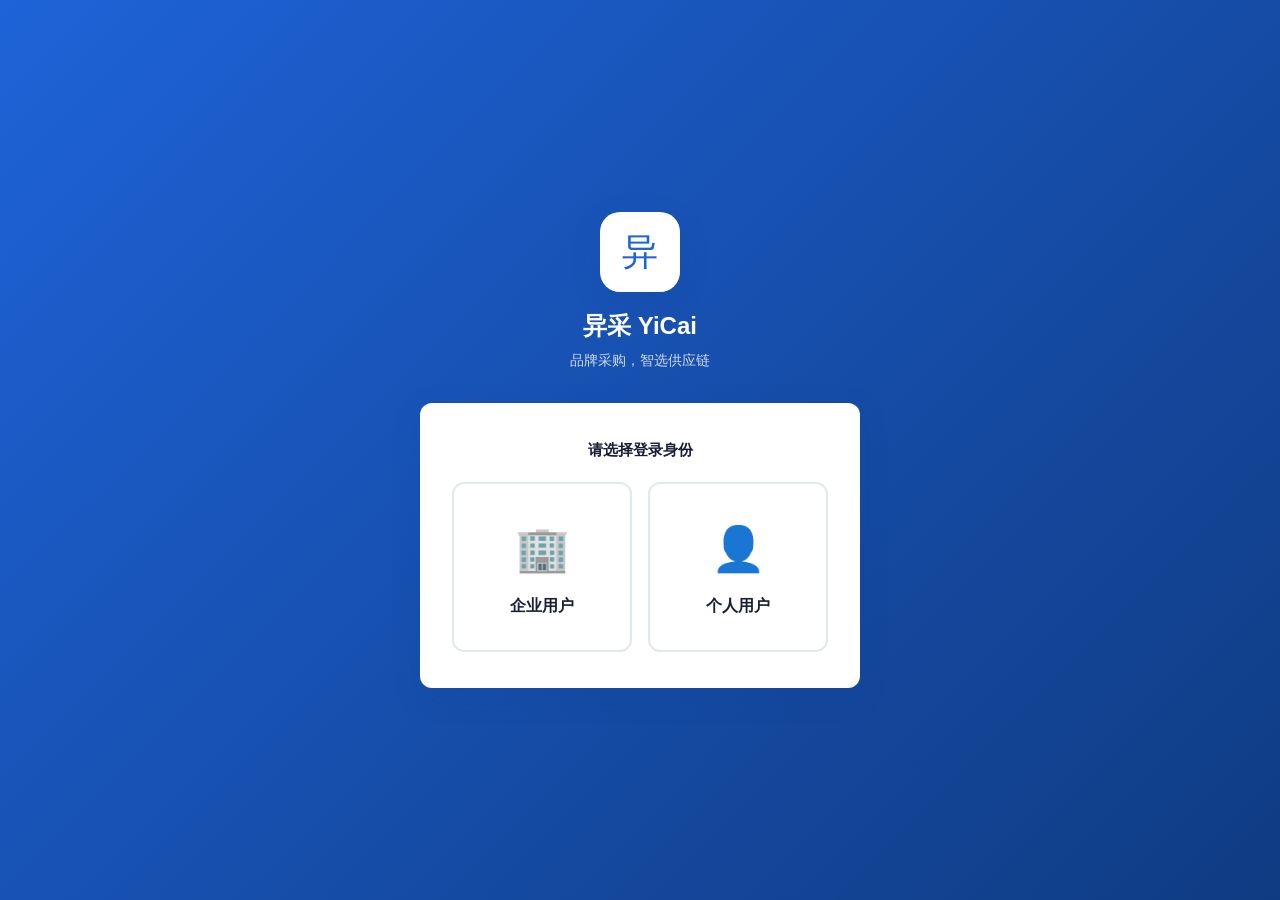
==== index.html @ 5aa7be7e "feat: 新增收藏管理页+我的供应商管理页 - 新增 favorites.js: 收藏商品/收藏供应商 Tab 切换，列表展示，取消收藏 - 新增 my-suppliers.js: 我的供应商列表（" ====
<!DOCTYPE html>
<html lang="zh-CN">
<head>
  <meta charset="UTF-8">
  <meta name="viewport" content="width=device-width, initial-scale=1.0, maximum-scale=1.0, user-scalable=no">
  <title>异采 · 品牌方端</title>
  <link rel="stylesheet" href="css/style.css?v=5">
</head>
<body>

<!-- ===== Toast ===== -->
<div id="toast" class="toast"></div>

<!-- ===== 登录页 ===== -->
<div id="login-page" class="login-page">
  <div class="login-logo">异</div>
  <div class="login-title">异采 YiCai</div>
  <div class="login-subtitle">品牌采购，智选供应链</div>

  <!-- Step 1: 身份选择 -->
  <div id="login-step-choice" class="login-card">
    <div style="font-size:15px;font-weight:600;color:var(--dark);margin-bottom:20px;text-align:center;">请选择登录身份</div>
    <div class="login-type-grid">
      <div class="login-type-card" onclick="selectLoginType('company')">
        <div class="login-type-icon">🏢</div>
        <div class="login-type-name">企业用户</div>
      </div>
      <div class="login-type-card" onclick="selectLoginType('individual')">
        <div class="login-type-icon">👤</div>
        <div class="login-type-name">个人用户</div>
      </div>
    </div>
  </div>

  <!-- Step 2: 企业登录/注册 -->
  <div id="login-step-company" class="login-card" style="display:none;">
    <div class="login-back" onclick="backToChoice()">← 返回选择</div>

    <form id="login-form">
      <h3>企业登录</h3>
      <div class="form-group">
        <label>邮箱</label>
        <input type="email" id="login-email" name="email" class="form-input" placeholder="请输入注册邮箱" required>
      </div>
      <div class="form-group">
        <label>密码</label>
        <input type="password" id="login-password" name="password" class="form-input" placeholder="请输入密码" required>
      </div>
      <button type="submit" class="btn btn-primary">登录</button>
      <div class="login-switch">
        还没有企业账号？<a onclick="toggleAuthForm('register-company');">企业注册</a>
      </div>
    </form>

    <form id="register-company-form" style="display:none;">
      <h3>企业注册</h3>
      <div class="form-group">
        <label>公司名称 *</label>
        <input type="text" name="company_name" class="form-input" placeholder="请输入公司全称" required>
      </div>
      <div class="form-group">
        <label>管理员邮箱 *</label>
        <input type="email" name="email" class="form-input" placeholder="管理员登录邮箱" required>
      </div>
      <div class="form-group">
        <label>管理员姓名 *</label>
        <input type="text" name="admin_name" class="form-input" placeholder="管理员真实姓名" required>
      </div>
      <div class="form-group">
        <label>密码 *</label>
        <input type="password" name="password" class="form-input" placeholder="至少6位" required minlength="6">
      </div>
      <button type="submit" class="btn btn-primary">注册企业</button>
      <div class="login-switch">
        已有账号？<a onclick="toggleAuthForm('login');">返回登录</a>
      </div>
    </form>
  </div>

  <!-- Step 2: 个人登录/注册 -->
  <div id="login-step-individual" class="login-card" style="display:none;">
    <div class="login-back" onclick="backToChoice()">← 返回选择</div>

    <form id="login-individual-form">
      <h3>个人用户登录</h3>
      <div class="form-group">
        <label>邮箱</label>
        <input type="email" id="login-individual-email" name="email" class="form-input" placeholder="请输入个人注册邮箱" required>
      </div>
      <div class="form-group">
        <label>密码</label>
        <input type="password" id="login-individual-password" name="password" class="form-input" placeholder="请输入密码" required>
      </div>
      <button type="submit" class="btn btn-primary">登录</button>
      <div class="login-switch">
        还没有个人账号？<a onclick="toggleAuthForm('register-individual');">个人注册</a>
      </div>
    </form>

    <form id="register-individual-form" style="display:none;">
      <h3>个人用户注册</h3>
      <div class="form-group">
        <label>姓名 *</label>
        <input type="text" id="register-individual-name" name="name" class="form-input" placeholder="请输入您的姓名" required>
      </div>
      <div class="form-group">
        <label>邮箱 *</label>
        <input type="email" id="register-individual-email" name="email" class="form-input" placeholder="用于登录的邮箱" required>
      </div>
      <div class="form-group">
        <label>密码 *</label>
        <input type="password" id="register-individual-password" name="password" class="form-input" placeholder="至少6位" required minlength="6">
      </div>
      <div class="form-group">
        <label>确认密码 *</label>
        <input type="password" id="register-individual-confirm-password" name="confirm_password" class="form-input" placeholder="再次输入密码" required minlength="6">
      </div>
      <button type="submit" class="btn btn-primary">注册</button>
      <div class="login-switch">
        已有账号？<a onclick="toggleAuthForm('login-individual');">返回登录</a>
      </div>
    </form>
  </div>
</div>

<!-- ===== 主应用（公司用户） ===== -->
<div id="main-app" style="display:none;">
  <!-- Header -->
  <div class="app-header">
    <div class="header-brand">
      <div class="header-logo">异</div>
      <span class="header-title-text">异采 · 品牌方</span>
    </div>
    <div class="header-right">
      <span class="header-user-badge" id="header-role-badge">-</span>
      <span class="header-logout" onclick="if(confirm('确定退出登录？')) logout()">退出</span>
    </div>
  </div>

  <!-- ===== 工作台 ===== -->
  <div id="page-dashboard" class="page active">
    <div style="margin-bottom:16px;">
      <div id="user-greeting" style="font-size:20px;font-weight:700;color:var(--dark);"></div>
      <div style="font-size:13px;color:var(--text-secondary);margin-top:4px;">品牌采购，从这里开始</div>
    </div>

    <div class="stats-grid">
      <div class="stat-card">
        <div class="stat-value" id="stat-inquiries">0</div>
        <div class="stat-label">我的询价</div>
      </div>
      <div class="stat-card">
        <div class="stat-value" id="stat-quotes-received">0</div>
        <div class="stat-label">收到报价</div>
      </div>
      <div class="stat-card">
        <div class="stat-value" id="stat-orders">0</div>
        <div class="stat-label">进行中订单</div>
      </div>
      <div class="stat-card">
        <div class="stat-value" id="stat-suppliers">0</div>
        <div class="stat-label">合作供应商</div>
      </div>
    </div>

    <div class="card">
      <div class="card-title">📋 最近询价</div>
      <div id="recent-inquiries"></div>
    </div>

    <div class="card">
      <div class="card-title">📦 最近订单</div>
      <div id="recent-orders"></div>
    </div>
  </div>

  <!-- ===== 询价管理 ===== -->
  <div id="page-inquiries" class="page">
    <div class="flex-between mb-16">
      <div class="page-title" style="margin-bottom:0;">询价管理</div>
      <button class="btn btn-primary btn-sm" onclick="inquiries.showCreateForm()">+ 发布询价</button>
    </div>
    <div class="filter-tabs">
      <div class="filter-tab active" onclick="inquiries.filter('all')">全部</div>
      <div class="filter-tab" onclick="inquiries.filter('open')">询价中</div>
      <div class="filter-tab" onclick="inquiries.filter('closed')">已关闭</div>
      <div class="filter-tab" onclick="inquiries.filter('awarded')">已定标</div>
    </div>
    <div id="inquiries-list"></div>
  </div>

  <!-- ===== 报价管理 ===== -->
  <div id="page-quotes" class="page">
    <div class="page-title">报价管理</div>
    <div class="filter-tabs">
      <div class="filter-tab active" onclick="quotes.filter('all')">全部</div>
      <div class="filter-tab" onclick="quotes.filter('pending')">待评审</div>
      <div class="filter-tab" onclick="quotes.filter('accepted')">已接受</div>
      <div class="filter-tab" onclick="quotes.filter('rejected')">已拒绝</div>
    </div>
    <div id="quotes-list"></div>
  </div>

  <!-- ===== 订单管理 ===== -->
  <div id="page-orders" class="page">
    <div class="flex-between mb-16">
      <div class="page-title" style="margin-bottom:0;">订单管理</div>
      <button class="btn btn-primary btn-sm" onclick="orders.showCreateForm()">+ 创建订单</button>
    </div>
    <div class="filter-tabs">
      <div class="filter-tab active" onclick="orders.filter('all')">全部</div>
      <div class="filter-tab" onclick="orders.filter('pending')">待确认</div>
      <div class="filter-tab" onclick="orders.filter('confirmed')">已确认</div>
      <div class="filter-tab" onclick="orders.filter('producing')">生产中</div>
      <div class="filter-tab" onclick="orders.filter('completed')">已完成</div>
      <div class="filter-tab" onclick="orders.filter('cancelled')">已取消</div>
    </div>
    <div id="orders-list"></div>
  </div>

  <!-- ===== 发现页（供应商 + 商品 Tab 切换） ===== -->
  <div id="page-suppliers" class="page">
    <div class="page-title" style="margin-bottom:12px;">发现</div>
    <!-- Tab 切换 -->
    <div class="discovery-tabs" style="display:flex;gap:0;margin-bottom:16px;background:var(--bg-secondary,#f5f5f5);border-radius:10px;padding:3px;">
      <button class="discovery-tab active" id="tab-supplier" onclick="discoverySwitchTab('supplier')" style="flex:1;padding:8px 0;border:none;background:transparent;border-radius:8px;font-size:14px;font-weight:500;cursor:pointer;transition:all .2s;">按供应商</button>
      <button class="discovery-tab" id="tab-product" onclick="discoverySwitchTab('product')" style="flex:1;padding:8px 0;border:none;background:transparent;border-radius:8px;font-size:14px;font-weight:500;cursor:pointer;transition:all .2s;">按商品</button>
    </div>

    <!-- ===== 按供应商视图 ===== -->
    <div id="view-supplier">
      <!-- 搜索栏 -->
      <div class="sd-search-bar">
        <input type="text" id="supplier-search" class="form-input sd-search-input" placeholder="搜索公司名、品类、描述..." oninput="suppliers.search(this.value)">
      </div>
      <!-- 筛选区 -->
      <div class="sd-filters">
        <div class="sd-filter-group">
          <select class="form-select sd-filter-select" onchange="suppliers.setFilter('category', this.value)">
            <option value="">全部品类</option>
            <option value="护肤">护肤</option>
            <option value="彩妆">彩妆</option>
            <option value="面膜">面膜</option>
            <option value="精华">精华</option>
            <option value="洗护">洗护</option>
            <option value="防晒">防晒</option>
            <option value="香氛">香氛</option>
            <option value="身体护理">身体护理</option>
            <option value="个护">个护</option>
          </select>
        </div>
        <div class="sd-filter-group">
          <select class="form-select sd-filter-select" onchange="suppliers.setFilter('region', this.value)">
            <option value="">全部地区</option>
            <option value="广东">广东</option>
            <option value="浙江">浙江</option>
            <option value="江苏">江苏</option>
            <option value="上海">上海</option>
            <option value="山东">山东</option>
            <option value="福建">福建</option>
            <option value="北京">北京</option>
            <option value="四川">四川</option>
            <option value="湖北">湖北</option>
            <option value="河南">河南</option>
            <option value="河北">河北</option>
            <option value="安徽">安徽</option>
            <option value="江西">江西</option>
            <option value="其他">其他</option>
          </select>
        </div>
        <div class="sd-filter-group">
          <button class="sd-filter-btn" data-filter="verified" data-value="yes" onclick="suppliers.setFilter('verified', suppliers.currentFilters.verified==='yes'?'':'yes')">✓ 已认证</button>
        </div>
        <div class="sd-filter-group">
          <button class="sd-filter-btn" data-filter="featured" data-value="yes" onclick="suppliers.setFilter('featured', suppliers.currentFilters.featured==='yes'?'':'yes')">⭐ 精选</button>
        </div>
      </div>
      <!-- 供应商列表 -->
      <div id="suppliers-list"></div>
    </div>

    <!-- ===== 按商品视图 ===== -->
    <div id="view-product" style="display:none;">
      <!-- 商品搜索栏 -->
      <div class="sd-search-bar">
        <input type="text" id="product-search-buyer" class="form-input sd-search-input" placeholder="搜索商品名称、品类、描述..." oninput="productDiscovery.search(this.value)">
      </div>
      <!-- 商品筛选区 -->
      <div class="sd-filters" id="product-filters">
        <div class="sd-filter-group">
          <select class="form-select sd-filter-select" id="product-filter-category" onchange="productDiscovery.setFilter('category', this.value)">
            <option value="">全部品类</option>
            <option value="护肤">护肤</option>
            <option value="彩妆">彩妆</option>
            <option value="面膜">面膜</option>
            <option value="精华">精华</option>
            <option value="洗护">洗护</option>
            <option value="防晒">防晒</option>
            <option value="香氛">香氛</option>
            <option value="身体护理">身体护理</option>
            <option value="个护">个护</option>
          </select>
        </div>
        <div class="sd-filter-group">
          <button class="sd-filter-btn" id="pfilter-sample" onclick="productDiscovery.toggleFilter('sample')">🧪 可取样</button>
        </div>
        <div class="sd-filter-group">
          <button class="sd-filter-btn" id="pfilter-custom" onclick="productDiscovery.toggleFilter('custom')">🔧 可定制</button>
        </div>
      </div>
      <!-- 商品列表 -->
      <div id="products-discovery-list"></div>
    </div>
  </div>

  <!-- ===== 供应商详情主页 ===== -->
  <div id="page-supplier-detail" class="page">
    <!-- 返回按钮 -->
    <div class="sd-back-btn" onclick="suppliers.backToList()">← 返回列表</div>
    <!-- 头部信息 -->
    <div id="sd-header" class="sd-detail-header"></div>
    <!-- Tab 切换 -->
    <div class="sd-detail-tabs">
      <div class="sd-detail-tab active" data-tab="intro" onclick="suppliers.switchDetailTab('intro')">公司简介</div>
      <div class="sd-detail-tab" data-tab="products" onclick="suppliers.switchDetailTab('products')">产品/服务</div>
      <div class="sd-detail-tab" data-tab="certs" onclick="suppliers.switchDetailTab('certs')">资质证书</div>
    </div>
    <!-- Tab 内容 -->
    <div id="sd-tab-content"></div>
    <!-- 底部固定按钮 -->
    <div class="sd-contact-bar">
      <div class="sd-action-row">
        <button class="sd-action-btn" id="sd-fav-btn" onclick="suppliers.toggleFavorite()" title="收藏">🤍</button>
        <button class="sd-action-btn" id="sd-add-btn" onclick="suppliers.addToMySuppliers()" title="加为我的供应商">📋</button>
      </div>
      <button class="btn btn-primary btn-block" onclick="suppliers.contactSupplier()">📩 联系供应商</button>
    </div>
  </div>

  <!-- ===== 我的收藏 ===== -->
  <div id="page-favorites" class="page">
    <div class="page-title" style="margin-bottom:12px;">我的收藏</div>
    <div class="fav-tab-bar">
      <div class="fav-tab active" data-tab="products" onclick="favorites.switchTab('products')">🏷️ 收藏商品</div>
      <div class="fav-tab" data-tab="suppliers" onclick="favorites.switchTab('suppliers')">🏭 收藏供应商</div>
    </div>
    <div id="fav-products-section">
      <div id="fav-products-list" class="fav-list"></div>
    </div>
    <div id="fav-suppliers-section" style="display:none;">
      <div id="fav-suppliers-list" class="fav-list"></div>
    </div>
  </div>

  <!-- ===== 我的供应商 ===== -->
  <div id="page-my-suppliers" class="page">
    <div class="page-title" style="margin-bottom:12px;">我的供应商</div>
    <div id="my-suppliers-list-view">
      <div id="my-suppliers-list"></div>
    </div>
    <div id="my-suppliers-detail-view" style="display:none;">
      <div id="ms-detail-content"></div>
    </div>
  </div>

  <!-- ===== 管理功能（仅管理员可见） ===== -->
  <div id="page-admin" class="page" style="display:none;">
    <div class="page-title">系统管理</div>

    <div class="profile-tabs">
      <div class="profile-tab active" onclick="admin.switchTab('roles')">角色管理</div>
      <div class="profile-tab" onclick="admin.switchTab('users')">员工管理</div>
    </div>

    <!-- 角色管理 -->
    <div id="admin-tab-roles">
      <div class="flex-between mb-16">
        <div style="font-size:15px;font-weight:600;">公司角色</div>
        <button class="btn btn-primary btn-sm" onclick="admin.showRoleForm()">+ 新建角色</button>
      </div>
      <div id="roles-list"></div>
    </div>

    <!-- 员工管理 -->
    <div id="admin-tab-users" style="display:none;">
      <div class="flex-between mb-16">
        <div style="font-size:15px;font-weight:600;">公司员工</div>
        <button class="btn btn-primary btn-sm" onclick="admin.showUserForm()">+ 添加员工</button>
      </div>
      <div id="users-list"></div>
    </div>
  </div>

  <!-- ===== 个人中心 ===== -->
  <div id="page-profile" class="page">
    <div class="profile-header">
      <div class="profile-avatar"><span id="profile-avatar-text">采</span></div>
      <div class="profile-name" id="profile-user-name">-</div>
      <div class="profile-role" id="profile-user-role">-</div>
      <div id="profile-company-info" style="font-size:13px;color:var(--text-secondary);margin-top:8px;">-</div>
    </div>

    <div class="profile-tabs">
      <div class="profile-tab active" onclick="profile.switchTab('info')">账号信息</div>
      <div class="profile-tab" onclick="profile.switchTab('permissions')">我的权限</div>
      <div class="profile-tab" onclick="profile.switchTab('settings')">账号设置</div>
    </div>

    <!-- 账号信息 -->
    <div id="profile-tab-info" class="profile-section" style="display:block;">
      <div class="info-row"><span class="info-label">姓名</span><span class="info-value" id="info-name">-</span></div>
      <div class="info-row"><span class="info-label">邮箱</span><span class="info-value" id="info-email">-</span></div>
      <div class="info-row"><span class="info-label">公司</span><span class="info-value" id="info-company">-</span></div>
      <div class="info-row"><span class="info-label">角色</span><span class="info-value" id="info-role">-</span></div>
      <div class="info-row"><span class="info-label">用户类型</span><span class="info-value" id="info-user-type">-</span></div>
    </div>

    <!-- 我的权限 -->
    <div id="profile-tab-permissions" class="profile-section" style="display:none;">
      <div style="font-size:13px;color:var(--text-secondary);margin-bottom:12px;">您当前拥有的功能权限：</div>
      <div id="permissions-list"></div>
    </div>

    <!-- 账号设置 -->
    <div id="profile-tab-settings" class="profile-section" style="display:none;">
      <h3>🔐 账号安全</h3>
      <button class="btn btn-outline btn-sm mt-8" onclick="profile.showPasswordChange()">修改密码</button>
      <h3 class="mt-16">📱 关于</h3>
      <div class="info-row"><span class="info-label">平台</span><span class="info-value">异采 YiCai</span></div>
      <div class="info-row"><span class="info-label">版本</span><span class="info-value">v1.0</span></div>
      <div class="info-row"><span class="info-label">终端</span><span class="info-value">品牌方端 Web App</span></div>
      <button class="btn btn-outline btn-block mt-16" style="color:var(--danger);border-color:var(--danger);" onclick="if(confirm('确定退出登录？')) logout()">退出登录</button>
    </div>
  </div>

  <!-- ===== 底部Tab ===== -->
  <div class="tab-bar" id="main-tab-bar">
    <div class="tab-item active" data-page="dashboard" onclick="switchPage('dashboard')">
      <span class="tab-icon">🏠</span>
      <span class="tab-label">工作台</span>
    </div>
    <div class="tab-item" data-page="inquiries" onclick="switchPage('inquiries')">
      <span class="tab-icon">📋</span>
      <span class="tab-label">询价</span>
    </div>
    <div class="tab-item" data-page="quotes" onclick="switchPage('quotes')">
      <span class="tab-icon">💰</span>
      <span class="tab-label">报价</span>
    </div>
    <div class="tab-item" data-page="orders" onclick="switchPage('orders')">
      <span class="tab-icon">📦</span>
      <span class="tab-label">订单</span>
    </div>
    <div class="tab-item" data-page="suppliers" onclick="switchPage('suppliers')">
      <span class="tab-icon">🔍</span>
      <span class="tab-label">发现</span>
    </div>
    <div class="tab-item" data-page="my-suppliers" onclick="switchPage('my-suppliers')">
      <span class="tab-icon">🏭</span>
      <span class="tab-label">供应商</span>
    </div>
    <div class="tab-item" data-page="favorites" onclick="switchPage('favorites')">
      <span class="tab-icon">❤️</span>
      <span class="tab-label">收藏</span>
    </div>
    <div class="tab-item" data-page="admin" id="tab-admin" onclick="switchPage('admin')" style="display:none;">
      <span class="tab-icon">⚙️</span>
      <span class="tab-label">管理</span>
    </div>
    <div class="tab-item" data-page="profile" onclick="switchPage('profile')">
      <span class="tab-icon">👤</span>
      <span class="tab-label">我的</span>
    </div>
    <div class="sidebar-user-info" id="sidebar-user-info" onclick="switchPage('profile')">
      <div class="sidebar-user-avatar"><span id="sidebar-avatar-text">采</span></div>
      <div class="sidebar-user-detail">
        <div class="sidebar-user-name" id="sidebar-user-name">-</div>
        <div class="sidebar-user-role" id="sidebar-user-role">-</div>
      </div>
    </div>
  </div>
</div>

<!-- ===== 模态框 ===== -->

<!-- 发布询价 -->
<div id="inquiry-modal" class="modal-overlay" onclick="if(event.target===this)hideModal('inquiry-modal')">
  <div class="modal-content">
    <div class="modal-header">
      <div class="modal-title" id="inquiry-form-title">发布询价</div>
      <button class="modal-close" onclick="hideModal('inquiry-modal')">×</button>
    </div>
    <form id="inquiry-form" onsubmit="event.preventDefault(); inquiries.save();">
      <input type="hidden" id="inquiry-id">
      <div class="form-group">
        <label>询价标题 *</label>
        <input type="text" id="inquiry-title" class="form-input" placeholder="如：定制氨基酸洁面乳5000件" required>
      </div>
      <div class="form-group">
        <label>品类 *</label>
        <select id="inquiry-category" class="form-select" required>
          <option value="">选择品类</option>
          <option value="护肤">护肤</option>
          <option value="彩妆">彩妆</option>
          <option value="面膜">面膜</option>
          <option value="精华">精华</option>
          <option value="洗护">洗护</option>
          <option value="防晒">防晒</option>
          <option value="香氛">香氛</option>
          <option value="身体护理">身体护理</option>
          <option value="个护">个护</option>
        </select>
      </div>
      <div class="form-group">
        <label>详细描述 *</label>
        <textarea id="inquiry-description" class="form-input" rows="4" placeholder="请描述您的需求：规格、材质、工艺、包装要求等..." required></textarea>
      </div>
      <div style="display:grid;grid-template-columns:1fr 1fr;gap:12px;">
        <div class="form-group">
          <label>采购数量 *</label>
          <input type="number" id="inquiry-quantity" class="form-input" placeholder="5000" required>
        </div>
        <div class="form-group">
          <label>期望单价(元)</label>
          <input type="number" id="inquiry-target-price" class="form-input" step="0.01" placeholder="目标价">
        </div>
      </div>
      <div class="form-group">
        <label>期望交货日期</label>
        <input type="date" id="inquiry-deadline" class="form-input">
      </div>
      <div class="form-group">
        <label>是否公开询价</label>
        <select id="inquiry-public" class="form-select">
          <option value="true">公开 - 所有认证供应商可见</option>
          <option value="false">定向 - 仅指定供应商可见</option>
        </select>
      </div>
      <!-- 智能推荐供应商 -->
      <div id="inquiry-match-section" style="display:none;">
        <div class="sd-match-header">
          <span class="sd-match-title">🎯 推荐供应商</span>
          <span class="sd-match-desc">根据您的品类智能匹配</span>
        </div>
        <div id="inquiry-match-list" class="sd-match-list"></div>
      </div>
      <button type="submit" class="btn btn-primary btn-block">发布询价</button>
    </form>
  </div>
</div>

<!-- 询价详情 -->
<div id="inquiry-detail-modal" class="modal-overlay" onclick="if(event.target===this)hideModal('inquiry-detail-modal')">
  <div class="modal-content">
    <div class="modal-header">
      <div class="modal-title">询价详情</div>
      <button class="modal-close" onclick="hideModal('inquiry-detail-modal')">×</button>
    </div>
    <div id="inquiry-detail-content"></div>
  </div>
</div>

<!-- 创建订单 -->
<div id="order-create-modal" class="modal-overlay" onclick="if(event.target===this)hideModal('order-create-modal')">
  <div class="modal-content">
    <div class="modal-header">
      <div class="modal-title">创建订单</div>
      <button class="modal-close" onclick="hideModal('order-create-modal')">×</button>
    </div>
    <form id="order-form" onsubmit="event.preventDefault(); orders.save();">
      <div class="form-group">
        <label>关联询价</label>
        <select id="order-inquiry-id" class="form-select">
          <option value="">不关联（手动填写）</option>
        </select>
      </div>
      <div class="form-group">
        <label>供应商 *</label>
        <select id="order-supplier-id" class="form-select" required>
          <option value="">选择供应商</option>
        </select>
      </div>
      <div class="form-group">
        <label>产品名称 *</label>
        <input type="text" id="order-product-name" class="form-input" placeholder="产品名称" required>
      </div>
      <div style="display:grid;grid-template-columns:1fr 1fr;gap:12px;">
        <div class="form-group">
          <label>数量 *</label>
          <input type="number" id="order-quantity" class="form-input" placeholder="5000" required>
        </div>
        <div class="form-group">
          <label>单价(元) *</label>
          <input type="number" id="order-unit-price" class="form-input" step="0.01" placeholder="0.00" required>
        </div>
      </div>
      <div class="form-group">
        <label>期望交货日期</label>
        <input type="date" id="order-delivery-date" class="form-input">
      </div>
      <div class="form-group">
        <label>备注</label>
        <textarea id="order-notes" class="form-input" rows="3" placeholder="订单备注..."></textarea>
      </div>
      <button type="submit" class="btn btn-primary btn-block">提交订单</button>
    </form>
  </div>
</div>

<!-- 订单详情 -->
<div id="order-detail-modal" class="modal-overlay" onclick="if(event.target===this)hideModal('order-detail-modal')">
  <div class="modal-content">
    <div class="modal-header">
      <div class="modal-title" id="detail-order-title">订单详情</div>
      <button class="modal-close" onclick="hideModal('order-detail-modal')">×</button>
    </div>
    <div id="order-detail-content"></div>
  </div>
</div>

<!-- 报价对比 -->
<div id="compare-modal" class="modal-overlay" onclick="if(event.target===this)hideModal('compare-modal')">
  <div class="modal-content">
    <div class="modal-header">
      <div class="modal-title">报价对比</div>
      <button class="modal-close" onclick="hideModal('compare-modal')">×</button>
    </div>
    <div id="compare-content"></div>
  </div>
</div>

<!-- 新建角色 -->
<div id="role-modal" class="modal-overlay" onclick="if(event.target===this)hideModal('role-modal')">
  <div class="modal-content">
    <div class="modal-header">
      <div class="modal-title" id="role-form-title">新建角色</div>
      <button class="modal-close" onclick="hideModal('role-modal')">×</button>
    </div>
    <form id="role-form" onsubmit="event.preventDefault(); admin.saveRole();">
      <input type="hidden" id="role-id">
      <div class="form-group">
        <label>角色名称 *</label>
        <input type="text" id="role-name" class="form-input" placeholder="如：采购经理" required>
      </div>
      <div class="form-group">
        <label>角色描述</label>
        <input type="text" id="role-description" class="form-input" placeholder="角色描述">
      </div>
      <div class="form-group">
        <label>数据范围</label>
        <select id="role-data-scope" class="form-select">
          <option value="company">公司全部数据</option>
          <option value="self">仅个人数据</option>
        </select>
      </div>
      <div class="form-group">
        <label>权限列表</label>
        <div id="role-permissions-list" style="max-height:200px;overflow-y:auto;border:1px solid var(--border);border-radius:8px;padding:8px;"></div>
      </div>
      <button type="submit" class="btn btn-primary btn-block">保存角色</button>
    </form>
  </div>
</div>

<!-- 添加员工 -->
<div id="user-form-modal" class="modal-overlay" onclick="if(event.target===this)hideModal('user-form-modal')">
  <div class="modal-content">
    <div class="modal-header">
      <div class="modal-title">添加员工</div>
      <button class="modal-close" onclick="hideModal('user-form-modal')">×</button>
    </div>
    <form id="add-user-form" onsubmit="event.preventDefault(); admin.saveUser();">
      <div class="form-group">
        <label>员工邮箱 *</label>
        <input type="email" id="new-user-email" class="form-input" placeholder="员工登录邮箱" required>
      </div>
      <div class="form-group">
        <label>员工姓名 *</label>
        <input type="text" id="new-user-name" class="form-input" placeholder="员工姓名" required>
      </div>
      <div class="form-group">
        <label>初始密码 *</label>
        <input type="password" id="new-user-password" class="form-input" placeholder="至少6位" required minlength="6">
      </div>
      <div class="form-group">
        <label>分配角色 *</label>
        <div id="user-role-select" style="max-height:150px;overflow-y:auto;border:1px solid var(--border);border-radius:8px;padding:8px;"></div>
      </div>
      <button type="submit" class="btn btn-primary btn-block">添加员工</button>
    </form>
  </div>
</div>

<!-- 修改密码 -->
<div id="password-modal" class="modal-overlay" onclick="if(event.target===this)hideModal('password-modal')">
  <div class="modal-content">
    <div class="modal-header">
      <div class="modal-title">修改密码</div>
      <button class="modal-close" onclick="hideModal('password-modal')">×</button>
    </div>
    <div class="form-group">
      <label>新密码</label>
      <input type="password" id="new-password" class="form-input" placeholder="至少6位" required minlength="6">
    </div>
    <div class="form-group">
      <label>确认新密码</label>
      <input type="password" id="confirm-password" class="form-input" placeholder="再次输入新密码" required minlength="6">
    </div>
    <button class="btn btn-primary btn-block mt-16" onclick="profile.changePassword()">确认修改</button>
  </div>
</div>

<!-- JS -->
<script src="js/config.js?v=6"></script>
<script src="js/app.js?v=5"></script>
<script src="js/inquiries.js?v=3"></script>
<script src="js/quotes.js?v=2"></script>
<!-- ===== 商品详情弹窗 ===== -->
<div id="product-detail-modal" class="modal-overlay" onclick="if(event.target===this)hideModal('product-detail-modal')">
  <div class="modal-content" style="max-width:600px;">
    <div class="modal-header">
      <div class="modal-title">商品详情</div>
      <button class="modal-close" onclick="hideModal('product-detail-modal')">✕</button>
    </div>
    <div id="product-detail-content" style="max-height:70vh;overflow-y:auto;padding:16px;"></div>
  </div>
</div>

<script src="js/orders.js?v=2"></script>
<script src="js/suppliers.js?v=5"></script>
<script src="js/product-discovery.js?v=2"></script>
<script src="js/favorites.js?v=1"></script>
<script src="js/my-suppliers.js?v=1"></script>
<script src="js/admin.js?v=2"></script>
<script src="js/profile.js?v=2"></script>

</body>
</html>
---- css/style.css ----
/* ========================================
   异采 YiCai 品牌方端 样式表
   品牌色: 主蓝#1E63D8 深蓝#0F3B82 浅蓝#F0F6FF 金#C8A96E
   ======================================== */
:root {
  --primary: #1E63D8;
  --primary-light: #F0F6FF;
  --primary-dark: #0F3B82;
  --dark: #1A1F36;
  --bg: #F5F7FB;
  --bg-card: #FFFFFF;
  --gold: #C8A96E;
  --gold-light: #F5EDD8;
  --text: #1A1F36;
  --text-secondary: #6B7280;
  --border: #E2E8F0;
  --success: #10B981;
  --warning: #F59E0B;
  --danger: #EF4444;
  --info: #3B82F6;
  --radius: 12px;
  --radius-sm: 8px;
  --shadow: 0 2px 12px rgba(15,59,130,0.06);
  --shadow-lg: 0 8px 32px rgba(15,59,130,0.10);
}
* { margin:0; padding:0; box-sizing:border-box; }
body {
  font-family: -apple-system, BlinkMacSystemFont, 'PingFang SC', 'Helvetica Neue', sans-serif;
  background: var(--bg);
  color: var(--text);
  font-size: 14px;
  line-height: 1.5;
  -webkit-font-smoothing: antialiased;
  padding-bottom: 70px;
}
a { color: var(--primary); text-decoration: none; }
img { max-width: 100%; display: block; }

/* ===== Login Page ===== */
.login-page {
  min-height: 100vh;
  display: flex;
  flex-direction: column;
  align-items: center;
  justify-content: center;
  padding: 24px;
  background: linear-gradient(135deg, var(--primary) 0%, var(--primary-dark) 100%);
}
.login-logo {
  width: 80px; height: 80px;
  background: white;
  border-radius: 20px;
  display: flex; align-items: center; justify-content: center;
  font-size: 36px; color: var(--primary);
  margin-bottom: 16px;
  box-shadow: var(--shadow-lg);
}
.login-title { color: white; font-size: 24px; font-weight: 700; margin-bottom: 6px; }
.login-subtitle { color: rgba(255,255,255,0.8); font-size: 14px; margin-bottom: 32px; }
.login-card {
  background: white;
  border-radius: var(--radius);
  padding: 28px 24px;
  width: 100%;
  max-width: 400px;
  box-shadow: var(--shadow-lg);
}
.login-card h3 { font-size: 18px; margin-bottom: 20px; color: var(--dark); }
.login-back { font-size: 13px; color: var(--primary); cursor: pointer; margin-bottom: 16px; display: inline-block; }
.login-back:hover { text-decoration: underline; }
.login-type-grid { display: grid; grid-template-columns: 1fr 1fr; gap: 16px; }
.login-type-card {
  border: 2px solid var(--border);
  border-radius: var(--radius);
  padding: 32px 16px;
  cursor: pointer;
  transition: all 0.2s;
  text-align: center;
}
.login-type-card:hover {
  border-color: var(--primary);
  background: rgba(26,115,96,0.04);
  transform: translateY(-2px);
  box-shadow: 0 4px 12px rgba(0,0,0,0.08);
}
.login-type-card:active { transform: translateY(0); }
.login-type-icon { font-size: 44px; margin-bottom: 12px; }
.login-type-name { font-size: 16px; font-weight: 600; color: var(--dark); }
.form-group { margin-bottom: 16px; }
.form-group label { display: block; font-size: 13px; color: var(--text-secondary); margin-bottom: 6px; }
.form-input {
  width: 100%;
  padding: 12px 14px;
  border: 1px solid var(--border);
  border-radius: var(--radius-sm);
  font-size: 15px;
  transition: border-color 0.2s;
  outline: none;
}
.form-input:focus { border-color: var(--primary); }
.form-select {
  width: 100%;
  padding: 12px 14px;
  border: 1px solid var(--border);
  border-radius: var(--radius-sm);
  font-size: 15px;
  background: white;
  outline: none;
  appearance: none;
  background-image: url("data:image/svg+xml,%3Csvg xmlns='http://www.w3.org/2000/svg' width='12' height='12' viewBox='0 0 12 12'%3E%3Cpath fill='%236B7280' d='M6 8L1 3h10z'/%3E%3C/svg%3E");
  background-repeat: no-repeat;
  background-position: right 12px center;
}
.btn {
  display: inline-flex;
  align-items: center;
  justify-content: center;
  padding: 12px 24px;
  border-radius: var(--radius-sm);
  font-size: 15px;
  font-weight: 600;
  border: none;
  cursor: pointer;
  transition: all 0.2s;
  gap: 6px;
}
.btn-primary {
  background: var(--primary);
  color: white;
  width: 100%;
}
.btn-primary:hover { background: var(--primary-dark); }
.btn-primary:disabled { opacity: 0.6; cursor: not-allowed; }
.btn-outline {
  background: transparent;
  color: var(--primary);
  border: 1px solid var(--primary);
}
.btn-success { background: var(--success); color: white; }
.btn-danger { background: var(--danger); color: white; }
.btn-sm { padding: 8px 16px; font-size: 13px; }
.btn-block { width: 100%; }
.login-switch {
  text-align: center;
  margin-top: 16px;
  font-size: 13px;
  color: var(--text-secondary);
}
.login-switch a { cursor: pointer; color: var(--primary); font-weight: 500; }
.login-divider {
  display: flex;
  align-items: center;
  margin: 20px 0;
  color: var(--text-secondary);
  font-size: 12px;
}
.login-divider::before,
.login-divider::after {
  content: '';
  flex: 1;
  height: 1px;
  background: var(--border);
}
.login-divider span { padding: 0 12px; }

/* ===== Header ===== */
.app-header {
  background: var(--primary);
  color: white;
  padding: 12px 16px;
  display: flex;
  align-items: center;
  justify-content: space-between;
  position: sticky;
  top: 0;
  z-index: 100;
}
.header-brand {
  display: flex;
  align-items: center;
  gap: 10px;
}
.header-logo {
  width: 30px; height: 30px;
  background: rgba(255,255,255,0.2);
  color: #fff;
  border-radius: 8px;
  display: flex;
  align-items: center;
  justify-content: center;
  font-size: 15px;
  font-weight: 700;
  flex-shrink: 0;
}
.header-title-text {
  font-size: 17px;
  font-weight: 600;
  color: #fff;
}
.header-right { display: flex; align-items: center; gap: 12px; }
.header-user-badge {
  font-size: 11px;
  padding: 2px 8px;
  border-radius: 10px;
  background: rgba(255,255,255,0.2);
  color: white;
}
.header-logout {
  font-size: 12px;
  color: rgba(255,255,255,0.8);
  cursor: pointer;
}
.header-logout:hover { color: white; }

/* ===== Bottom Tab Bar ===== */
.tab-bar {
  position: fixed;
  bottom: 0;
  left: 0;
  right: 0;
  background: white;
  display: flex;
  border-top: 1px solid var(--border);
  z-index: 100;
  padding-bottom: env(safe-area-inset-bottom);
}
.tab-item {
  flex: 1;
  display: flex;
  flex-direction: column;
  align-items: center;
  padding: 8px 0 6px;
  cursor: pointer;
  transition: color 0.2s;
  color: var(--text-secondary);
  text-decoration: none;
}
.tab-item.active { color: var(--primary); }
.tab-icon { font-size: 22px; margin-bottom: 2px; }
.tab-label { font-size: 11px; }

/* ===== Page Container ===== */
.page { display: none !important; padding: 16px; }
.page.active { display: block !important; }
.page-title {
  font-size: 18px;
  font-weight: 700;
  color: var(--dark);
  margin-bottom: 16px;
}

/* ===== Cards ===== */
.card {
  background: var(--bg-card);
  border-radius: var(--radius);
  padding: 16px;
  margin-bottom: 12px;
  box-shadow: var(--shadow);
}
.card-title {
  font-size: 15px;
  font-weight: 600;
  color: var(--dark);
  margin-bottom: 12px;
  display: flex;
  align-items: center;
  gap: 8px;
}

/* ===== Dashboard Stats ===== */
.stats-grid {
  display: grid;
  grid-template-columns: repeat(2, 1fr);
  gap: 12px;
  margin-bottom: 16px;
}
.stat-card {
  background: white;
  border-radius: var(--radius);
  padding: 16px;
  box-shadow: var(--shadow);
  text-align: center;
}
.stat-value {
  font-size: 28px;
  font-weight: 700;
  color: var(--primary);
}
.stat-label {
  font-size: 12px;
  color: var(--text-secondary);
  margin-top: 4px;
}

/* ===== Inquiry Cards ===== */
.inquiry-card {
  background: white;
  border-radius: var(--radius);
  padding: 16px;
  margin-bottom: 12px;
  box-shadow: var(--shadow);
  border-left: 4px solid var(--primary);
}
.inquiry-card.status-open { border-left-color: var(--success); }
.inquiry-card.status-closed { border-left-color: var(--text-secondary); }
.inquiry-card.status-awarded { border-left-color: var(--gold); }
.inquiry-header {
  display: flex;
  justify-content: space-between;
  align-items: flex-start;
  margin-bottom: 8px;
}
.inquiry-title { font-size: 16px; font-weight: 600; }
.inquiry-badge {
  font-size: 11px;
  padding: 2px 8px;
  border-radius: 10px;
  background: var(--primary-light);
  color: var(--primary);
  white-space: nowrap;
}
.inquiry-desc { font-size: 13px; color: var(--text-secondary); margin-bottom: 8px; }
.inquiry-meta {
  font-size: 12px;
  color: var(--text-secondary);
  display: flex;
  flex-wrap: wrap;
  gap: 12px;
  margin-bottom: 12px;
}
.inquiry-actions { display: flex; gap: 8px; }

/* ===== Quote Cards ===== */
.quote-card {
  background: white;
  border-radius: var(--radius);
  padding: 16px;
  margin-bottom: 12px;
  box-shadow: var(--shadow);
  border-left: 4px solid var(--gold);
}
.quote-header {
  display: flex;
  justify-content: space-between;
  align-items: center;
  margin-bottom: 8px;
}
.quote-supplier { font-size: 15px; font-weight: 600; }
.quote-price {
  font-size: 18px;
  font-weight: 700;
  color: var(--primary);
}
.quote-details {
  font-size: 13px;
  color: var(--text-secondary);
  display: flex;
  flex-wrap: wrap;
  gap: 16px;
  margin-bottom: 12px;
}
.quote-actions { display: flex; gap: 8px; }

/* ===== Order Cards ===== */
.order-card {
  background: white;
  border-radius: var(--radius);
  padding: 16px;
  margin-bottom: 12px;
  box-shadow: var(--shadow);
  border-left: 4px solid var(--primary);
}
.order-card.status-pending { border-left-color: var(--warning); }
.order-card.status-confirmed { border-left-color: var(--info); }
.order-card.status-producing { border-left-color: var(--info); }
.order-card.status-completed { border-left-color: var(--success); }
.order-card.status-cancelled { border-left-color: var(--danger); }
.order-header {
  display: flex;
  justify-content: space-between;
  align-items: center;
  margin-bottom: 8px;
}
.order-no { font-size: 13px; color: var(--text-secondary); }
.order-status {
  font-size: 12px;
  padding: 3px 10px;
  border-radius: 12px;
  font-weight: 500;
}
.status-pending .order-status { background: #FEF3C7; color: #92400E; }
.status-confirmed .order-status { background: #DBEAFE; color: #1E40AF; }
.status-producing .order-status { background: #DBEAFE; color: #1E40AF; }
.status-completed .order-status { background: #D1FAE5; color: #065F46; }
.status-cancelled .order-status { background: #FEE2E2; color: #991B1B; }
.order-product { font-size: 16px; font-weight: 600; margin-bottom: 4px; }
.order-supplier { font-size: 13px; color: var(--text-secondary); margin-bottom: 8px; }
.order-info {
  display: flex;
  gap: 16px;
  font-size: 13px;
  color: var(--text-secondary);
}
.order-info span { display: flex; align-items: center; gap: 4px; }

/* ===== Supplier Cards ===== */
.supplier-card {
  background: white;
  border-radius: var(--radius);
  padding: 16px;
  margin-bottom: 12px;
  box-shadow: var(--shadow);
  display: flex;
  gap: 12px;
  align-items: flex-start;
}
.supplier-avatar {
  width: 48px;
  height: 48px;
  border-radius: 10px;
  background: var(--primary-light);
  color: var(--primary);
  display: flex;
  align-items: center;
  justify-content: center;
  font-size: 20px;
  font-weight: 700;
  flex-shrink: 0;
}
.supplier-info { flex: 1; }
.supplier-name { font-size: 15px; font-weight: 600; margin-bottom: 4px; }
.supplier-meta {
  font-size: 12px;
  color: var(--text-secondary);
  display: flex;
  flex-wrap: wrap;
  gap: 12px;
}
.supplier-tags { display: flex; gap: 6px; margin-top: 8px; flex-wrap: wrap; }
.supplier-tag {
  font-size: 11px;
  padding: 2px 8px;
  border-radius: 10px;
  background: var(--primary-light);
  color: var(--primary);
}
.verified-badge {
  font-size: 11px;
  padding: 2px 8px;
  border-radius: 10px;
  background: #D1FAE5;
  color: #065F46;
}

/* ===== Profile Section ===== */
.profile-header {
  background: white;
  border-radius: var(--radius);
  padding: 20px 16px;
  text-align: center;
  margin-bottom: 16px;
  box-shadow: var(--shadow);
}
.profile-avatar {
  width: 72px; height: 72px;
  border-radius: 50%;
  background: var(--primary-light);
  color: var(--primary);
  display: flex; align-items: center; justify-content: center;
  font-size: 28px; font-weight: 700;
  margin: 0 auto 12px;
}
.profile-name { font-size: 18px; font-weight: 700; color: var(--dark); }
.profile-role {
  font-size: 12px;
  color: var(--primary);
  background: var(--primary-light);
  padding: 2px 10px;
  border-radius: 10px;
  display: inline-block;
  margin-top: 6px;
}
.profile-section {
  background: white;
  border-radius: var(--radius);
  padding: 16px;
  margin-bottom: 12px;
  box-shadow: var(--shadow);
}
.profile-section h3 {
  font-size: 15px;
  font-weight: 600;
  color: var(--dark);
  margin-bottom: 12px;
  padding-bottom: 8px;
  border-bottom: 1px solid var(--border);
}
.info-row {
  display: flex;
  padding: 8px 0;
  font-size: 13px;
}
.info-label {
  width: 80px;
  color: var(--text-secondary);
  flex-shrink: 0;
}
.info-value { color: var(--text); flex: 1; }

/* ===== Profile Sub-Tabs ===== */
.profile-tabs {
  display: flex;
  background: var(--bg-card);
  border-radius: 12px;
  padding: 4px;
  margin-bottom: 16px;
  gap: 4px;
  box-shadow: 0 1px 3px rgba(0,0,0,0.05);
}
.profile-tab {
  flex: 1;
  text-align: center;
  padding: 8px 4px;
  font-size: 13px;
  font-weight: 500;
  color: var(--text-secondary);
  border-radius: 8px;
  cursor: pointer;
  transition: all 0.2s;
}
.profile-tab.active {
  background: var(--primary);
  color: white;
  font-weight: 600;
}

/* ===== Tab Filter ===== */
.filter-tabs {
  display: flex;
  gap: 8px;
  margin-bottom: 16px;
  overflow-x: auto;
  padding-bottom: 4px;
}
.filter-tab {
  padding: 6px 16px;
  border-radius: 20px;
  font-size: 13px;
  white-space: nowrap;
  cursor: pointer;
  background: white;
  color: var(--text-secondary);
  border: 1px solid var(--border);
  transition: all 0.2s;
}
.filter-tab.active {
  background: var(--primary);
  color: white;
  border-color: var(--primary);
}

/* ===== Badge ===== */
.badge {
  display: inline-block;
  padding: 2px 8px;
  border-radius: 10px;
  font-size: 11px;
  font-weight: 500;
}
.badge-success { background: #D1FAE5; color: #065F46; }
.badge-warning { background: #FEF3C7; color: #92400E; }
.badge-info { background: #DBEAFE; color: #1E40AF; }
.badge-danger { background: #FEE2E2; color: #991B1B; }

/* ===== Modal ===== */
.modal-overlay {
  display: none;
  position: fixed;
  top: 0; left: 0; right: 0; bottom: 0;
  background: rgba(0,0,0,0.5);
  z-index: 200;
  align-items: flex-end;
  justify-content: center;
}
.modal-overlay.active { display: flex; }
.modal-content {
  background: white;
  border-radius: var(--radius) var(--radius) 0 0;
  padding: 24px 16px;
  width: 100%;
  max-width: 500px;
  max-height: 85vh;
  overflow-y: auto;
}
.modal-header {
  display: flex;
  justify-content: space-between;
  align-items: center;
  margin-bottom: 20px;
}
.modal-title { font-size: 17px; font-weight: 700; color: var(--dark); }
.modal-close {
  width: 32px; height: 32px;
  border-radius: 50%;
  background: var(--bg);
  border: none;
  font-size: 18px;
  cursor: pointer;
  display: flex; align-items: center; justify-content: center;
}

/* ===== Empty State ===== */
.empty-state {
  text-align: center;
  padding: 40px 20px;
  color: var(--text-secondary);
}
.empty-icon { font-size: 48px; margin-bottom: 12px; }
.empty-text { font-size: 14px; }

/* ===== Toast ===== */
.toast {
  position: fixed;
  top: 60px;
  left: 50%;
  transform: translateX(-50%) translateY(-100px);
  background: var(--dark);
  color: white;
  padding: 12px 24px;
  border-radius: var(--radius-sm);
  font-size: 14px;
  z-index: 300;
  transition: transform 0.3s ease;
  white-space: nowrap;
}
.toast.show { transform: translateX(-50%) translateY(0); }

/* ===== Admin Tables ===== */
.admin-table {
  width: 100%;
  border-collapse: collapse;
  font-size: 13px;
}
.admin-table th {
  text-align: left;
  padding: 10px 8px;
  background: var(--bg);
  color: var(--text-secondary);
  font-weight: 500;
  border-bottom: 1px solid var(--border);
}
.admin-table td {
  padding: 10px 8px;
  border-bottom: 1px solid var(--border);
  color: var(--text);
}
.admin-table tr:hover td { background: var(--bg); }

/* ===== Compare Table ===== */
.compare-table {
  width: 100%;
  border-collapse: collapse;
  font-size: 13px;
  margin-top: 12px;
}
.compare-table th, .compare-table td {
  padding: 10px 12px;
  border: 1px solid var(--border);
  text-align: center;
}
.compare-table th {
  background: var(--primary-light);
  color: var(--primary-dark);
  font-weight: 600;
}
.compare-table .best-price {
  background: #D1FAE5;
  color: #065F46;
  font-weight: 700;
}

/* ===== Permission Tags ===== */
.perm-tag {
  display: inline-block;
  padding: 2px 8px;
  margin: 2px;
  border-radius: 4px;
  font-size: 11px;
  background: var(--primary-light);
  color: var(--primary);
}
.perm-tag.system {
  background: var(--gold-light);
  color: #8B6914;
}

/* ===== Sidebar 用户信息（移动端隐藏） ===== */
.sidebar-user-info {
  display: none;
}

/* ===== PC 端布局 (≥768px) ===== */
@media (min-width: 768px) {
  body {
    padding-bottom: 0;
  }
  /* 仅主应用模式时才添加左侧padding和顶部padding（为fixed header留空） */
  body.app-mode {
    padding-left: 220px;
    padding-top: 56px;
  }

  /* ── Header → 全宽顶栏 56px ── */
  .app-header {
    position: fixed;
    top: 0; left: 0; right: 0;
    height: 56px;
    z-index: 200;
    padding: 0 24px;
    display: flex;
    align-items: center;
    justify-content: space-between;
    background: #fff;
    border-bottom: 1px solid var(--border);
    color: var(--dark);
  }
  .header-brand {
    display: flex;
    align-items: center;
    gap: 12px;
  }
  .header-logo {
    width: 36px; height: 36px;
    background: var(--primary);
    color: #fff;
    border-radius: 10px;
    display: flex;
    align-items: center;
    justify-content: center;
    font-size: 18px;
    font-weight: 700;
    flex-shrink: 0;
  }
  .header-title-text {
    font-size: 16px;
    font-weight: 600;
    color: var(--dark);
  }
  .header-right {
    display: flex;
    align-items: center;
    gap: 12px;
  }
  .header-user-badge {
    font-size: 12px;
    padding: 4px 10px;
    border-radius: 12px;
    background: var(--primary-light);
    color: var(--primary);
  }
  .header-logout {
    font-size: 13px;
    color: var(--text-secondary);
    cursor: pointer;
    transition: color 0.2s;
  }
  .header-logout:hover {
    color: var(--danger);
  }

  /* ── Sidebar 左侧导航 ── */
  .tab-bar {
    position: fixed;
    top: 56px; /* 从顶栏下方开始 */
    left: 0;
    bottom: 0;
    width: 220px;
    flex-direction: column;
    border-top: none;
    border-right: 1px solid var(--border);
    background: #FAFBFC;
    padding: 0;
    overflow-y: auto;
    z-index: 150;
  }
  .tab-bar::before {
    display: none; /* 去掉伪元素 Logo，已由顶栏承载 */
  }
  .tab-item {
    flex: none;
    flex-direction: row;
    padding: 12px 24px;
    gap: 12px;
    border-radius: 0;
    border-left: 3px solid transparent;
    transition: all 0.2s;
  }
  .tab-item:hover {
    background: var(--primary-light);
  }
  .tab-item.active {
    background: var(--primary-light);
    border-left-color: var(--primary);
    color: var(--primary);
    font-weight: 600;
  }
  .tab-icon {
    font-size: 18px;
    margin-bottom: 0;
  }
  .tab-label {
    font-size: 14px;
  }

  /* ── Sidebar 底部用户信息 ── */
  .sidebar-user-info {
    margin-top: auto;
    padding: 16px 20px;
    border-top: 1px solid var(--border);
    display: flex;
    align-items: center;
    gap: 10px;
    cursor: pointer;
    flex-shrink: 0;
    transition: background 0.2s;
  }
  .sidebar-user-info:hover {
    background: var(--primary-light);
  }
  .sidebar-user-avatar {
    width: 36px; height: 36px;
    border-radius: 50%;
    background: var(--primary-light);
    color: var(--primary);
    display: flex;
    align-items: center;
    justify-content: center;
    font-size: 14px;
    font-weight: 700;
    flex-shrink: 0;
  }
  .sidebar-user-name {
    font-size: 13px;
    font-weight: 600;
    color: var(--dark);
  }
  .sidebar-user-role {
    font-size: 11px;
    color: var(--text-secondary);
  }
  .sidebar-user-detail {
    min-width: 0;
  }

  /* ── Page Container ── */
  .page {
    padding: 24px 32px;
    max-width: 1100px;
  }
  .page-title {
    font-size: 20px;
    margin-bottom: 20px;
  }

  /* Stats Grid → 4 columns */
  .stats-grid {
    grid-template-columns: repeat(4, 1fr);
    gap: 16px;
  }
  .stat-card {
    padding: 20px;
  }
  .stat-value {
    font-size: 32px;
  }

  /* Cards → more spacious */
  .card {
    padding: 20px;
    margin-bottom: 16px;
  }

  /* Dashboard 最近询价/订单并排 */
  #page-dashboard {
    display: flex;
    flex-wrap: wrap;
    gap: 16px;
  }
  #page-dashboard > div:first-child {
    width: 100%;
    flex-basis: 100%;
  }
  #page-dashboard > .stats-grid {
    width: 100%;
    flex-basis: 100%;
    margin-bottom: 0;
  }
  #page-dashboard > .card {
    flex: 1 1 calc(50% - 8px);
    min-width: 300px;
  }

  /* Modal → 居中，加宽 */
  .modal-overlay {
    align-items: center;
  }
  .modal-content {
    border-radius: var(--radius);
    max-width: 600px;
    padding: 28px 24px;
  }

  /* Profile Header 横向布局 */
  .profile-header {
    display: flex;
    align-items: center;
    gap: 24px;
    text-align: left;
    padding: 24px 28px;
  }
  .profile-avatar {
    margin: 0;
    width: 64px;
    height: 64px;
    font-size: 24px;
  }
  .profile-name {
    font-size: 20px;
  }

  /* Profile Tabs 更宽 */
  .profile-tabs {
    margin: 0 0 16px;
  }
  .profile-tab {
    padding: 10px 8px;
    font-size: 14px;
  }

  /* 信息行两列布局 */
  #profile-tab-info .info-row,
  #profile-tab-settings .info-row {
    display: grid;
    grid-template-columns: 100px 1fr;
  }

  /* Filter tabs 更宽松 */
  .filter-tabs {
    gap: 10px;
  }
  .filter-tab {
    padding: 8px 20px;
    font-size: 14px;
  }

  /* Inquiry/Order Cards 更宽松 */
  .inquiry-card,
  .order-card,
  .quote-card {
    padding: 20px;
  }

  /* Supplier Cards 横向展开 */
  .supplier-card {
    padding: 20px;
  }

  /* Login Page 居中但放宽 */
  .login-page {
    padding: 40px;
  }
  .login-card {
    max-width: 440px;
    padding: 36px 32px;
  }

  /* Admin section wider */
  #page-admin {
    max-width: 1100px;
  }

  /* Supplier discovery - wider filters */
  .sd-filters { gap: 10px; }
  .sd-filter-select { font-size: 14px; padding: 8px 30px 8px 12px; }
  .sd-filter-btn { padding: 8px 16px; font-size: 14px; }

  /* Supplier cards - larger on PC */
  .sd-card { padding: 20px; }
  .sd-avatar { width: 56px; height: 56px; font-size: 24px; }
  .sd-name-text { max-width: 400px; }

  /* Supplier detail */
  .sd-detail-header { max-width: 800px; }
  .sd-header-avatar { width: 72px; height: 72px; font-size: 30px; }
  .sd-header-name { font-size: 22px; }
  .sd-detail-tabs { max-width: 500px; }
  #sd-tab-content { max-width: 800px; }
  .sd-products { grid-template-columns: repeat(auto-fill, minmax(300px, 1fr)); }
  .sd-contact-bar { left: 220px; bottom: 0; }
  .sd-cert-images { grid-template-columns: repeat(auto-fill, minmax(160px, 1fr)); }
}

/* ===== 供应商发现页 - 筛选区 ===== */
.sd-search-bar { margin-bottom: 12px; }
.sd-search-input { padding-left: 36px; background-image: url("data:image/svg+xml,%3Csvg xmlns='http://www.w3.org/2000/svg' width='16' height='16' viewBox='0 0 24 24' fill='none' stroke='%236B7280' stroke-width='2'%3E%3Ccircle cx='11' cy='11' r='8'/%3E%3Cline x1='21' y1='21' x2='16.65' y2='16.65'/%3E%3C/svg%3E"); background-repeat: no-repeat; background-position: 12px center; }
.sd-filters { display: flex; flex-wrap: wrap; gap: 8px; margin-bottom: 16px; align-items: center; }
.sd-filter-group { flex-shrink: 0; }
.sd-filter-select { padding: 6px 28px 6px 10px; font-size: 13px; border-radius: 20px; min-width: auto; border: 1px solid var(--border); background-color: white; }
.sd-filter-btn { padding: 6px 14px; font-size: 13px; border-radius: 20px; border: 1px solid var(--border); background: white; color: var(--text-secondary); cursor: pointer; transition: all 0.2s; white-space: nowrap; }
.sd-filter-btn.active { background: var(--primary); color: white; border-color: var(--primary); }
.sd-filter-btn:hover { border-color: var(--primary); color: var(--primary); }
.sd-filter-btn.active:hover { color: white; }

/* 供应商卡片增强 */
.sd-card { cursor: pointer; transition: transform 0.15s, box-shadow 0.15s; }
.sd-card:hover { transform: translateY(-2px); box-shadow: var(--shadow-lg); }
.sd-card:active { transform: translateY(0); }
.sd-avatar { width: 52px; height: 52px; font-size: 22px; }
.sd-avatar-featured { background: linear-gradient(135deg, #FEF3C7, #FDE68A); color: #92400E; }
.sd-info { flex: 1; min-width: 0; }
.sd-name { display: flex; align-items: center; flex-wrap: wrap; gap: 6px; margin-bottom: 6px; }
.sd-name-text { font-size: 15px; font-weight: 600; overflow: hidden; text-overflow: ellipsis; white-space: nowrap; max-width: 200px; }
.sd-badges { display: flex; gap: 4px; flex-wrap: wrap; }
.sd-badge { font-size: 10px; padding: 1px 7px; border-radius: 8px; font-weight: 500; white-space: nowrap; }
.sd-badge-featured { background: #FEF3C7; color: #92400E; }
.sd-badge-verified { background: #D1FAE5; color: #065F46; }
.sd-meta { font-size: 12px; color: var(--text-secondary); display: flex; flex-wrap: wrap; gap: 10px; margin-bottom: 6px; }
.sd-tags { display: flex; gap: 5px; flex-wrap: wrap; margin-top: 4px; }
.sd-cat-tag { font-size: 11px; padding: 2px 8px; border-radius: 10px; background: var(--primary-light); color: var(--primary); }
.sd-desc { font-size: 12px; color: var(--text-secondary); margin-top: 6px; line-height: 1.4; }
.sd-featured-section { margin-bottom: 20px; }
.sd-section-header { display: flex; align-items: center; gap: 8px; margin-bottom: 12px; }
.sd-section-icon { font-size: 16px; }
.sd-section-title { font-size: 15px; font-weight: 600; color: var(--text); }
.sd-section-count { font-size: 12px; color: var(--text-secondary); background: var(--bg); padding: 2px 8px; border-radius: 10px; }
.sd-load-more { text-align: center; padding: 16px; color: var(--primary); font-size: 14px; cursor: pointer; display: flex; align-items: center; justify-content: center; gap: 6px; border-radius: var(--radius); transition: background 0.2s; }
.sd-load-more:hover { background: var(--primary-light); }

/* ===== 供应商详情页 ===== */
.sd-back-btn { font-size: 14px; color: var(--primary); cursor: pointer; margin-bottom: 12px; display: inline-block; font-weight: 500; }
.sd-back-btn:hover { text-decoration: underline; }
.sd-detail-header { background: white; border-radius: var(--radius); padding: 20px; margin-bottom: 16px; box-shadow: var(--shadow); }
.sd-header-top { display: flex; align-items: center; gap: 16px; margin-bottom: 16px; }
.sd-header-avatar { width: 60px; height: 60px; border-radius: 14px; background: var(--primary-light); color: var(--primary); display: flex; align-items: center; justify-content: center; font-size: 26px; font-weight: 700; flex-shrink: 0; }
.sd-header-info { flex: 1; min-width: 0; }
.sd-header-name { font-size: 18px; font-weight: 700; color: var(--dark); margin-bottom: 6px; }
.sd-header-badges { display: flex; gap: 6px; flex-wrap: wrap; }
.sd-header-meta { display: flex; flex-wrap: wrap; gap: 16px; }
.sd-meta-item { display: flex; align-items: center; gap: 4px; font-size: 13px; color: var(--text-secondary); }
.sd-meta-icon { font-size: 14px; }
.sd-detail-tabs { display: flex; background: var(--bg-card); border-radius: 12px; padding: 4px; margin-bottom: 16px; gap: 4px; box-shadow: 0 1px 3px rgba(0,0,0,0.05); }
.sd-detail-tab { flex: 1; text-align: center; padding: 10px 4px; font-size: 13px; font-weight: 500; color: var(--text-secondary); border-radius: 8px; cursor: pointer; transition: all 0.2s; }
.sd-detail-tab.active { background: var(--primary); color: white; font-weight: 600; }
.sd-intro { }
.sd-intro-section { margin-bottom: 16px; }
.sd-intro-label { font-size: 13px; color: var(--text-secondary); margin-bottom: 8px; font-weight: 500; }
.sd-intro-text { font-size: 14px; line-height: 1.7; color: var(--text); }
.sd-products { display: grid; gap: 12px; }
.sd-product-card { background: white; border-radius: var(--radius); padding: 16px; box-shadow: var(--shadow); }
.sd-product-header { display: flex; align-items: center; gap: 8px; margin-bottom: 8px; flex-wrap: wrap; }
.sd-product-name { font-size: 15px; font-weight: 600; }
.sd-product-desc { font-size: 13px; color: var(--text-secondary); margin-bottom: 8px; line-height: 1.5; }
.sd-product-meta { font-size: 12px; color: var(--text-secondary); display: flex; gap: 16px; }
.sd-cert-list { display: grid; gap: 8px; }
.sd-cert-item { font-size: 14px; padding: 10px 14px; background: var(--bg); border-radius: var(--radius-sm); }
.sd-cert-images { display: grid; grid-template-columns: repeat(auto-fill, minmax(120px, 1fr)); gap: 10px; }
.sd-cert-img { width: 100%; height: 100px; object-fit: cover; border-radius: var(--radius-sm); border: 1px solid var(--border); }
.sd-contact-bar { position: fixed; bottom: 60px; left: 0; right: 0; background: white; padding: 12px 16px; border-top: 1px solid var(--border); z-index: 50; box-shadow: 0 -2px 8px rgba(0,0,0,0.06); }

/* ===== 智能推荐供应商列表 ===== */
.sd-match-header { display: flex; align-items: center; justify-content: space-between; margin-bottom: 10px; padding-top: 12px; border-top: 1px solid var(--border); }
.sd-match-title { font-size: 14px; font-weight: 600; color: var(--text); }
.sd-match-desc { font-size: 12px; color: var(--text-secondary); }
.sd-match-list { display: grid; gap: 8px; max-height: 200px; overflow-y: auto; margin-bottom: 12px; }
.sd-match-item { display: flex; align-items: center; gap: 10px; padding: 10px 12px; background: var(--bg); border-radius: var(--radius-sm); cursor: pointer; transition: background 0.15s; }
.sd-match-item:hover { background: var(--primary-light); }
.sd-match-checkbox { width: 16px; height: 16px; accent-color: var(--primary); flex-shrink: 0; }
.sd-match-info { flex: 1; min-width: 0; }
.sd-match-name { font-size: 13px; font-weight: 600; color: var(--text); }
.sd-match-meta { font-size: 11px; color: var(--text-secondary); margin-top: 2px; }

/* ===== Utility ===== */
.text-center { text-align: center; }
.text-right { text-align: right; }
.mt-8 { margin-top: 8px; }
.mt-16 { margin-top: 16px; }
.mb-8 { margin-bottom: 8px; }
.mb-16 { margin-bottom: 16px; }
.flex { display: flex; }
.flex-between { display: flex; justify-content: space-between; align-items: center; }
.gap-8 { gap: 8px; }

/* ===== 商品发现 - 商品卡片网格 ===== */
.product-discovery-grid {
  display: grid;
  grid-template-columns: repeat(2, 1fr);
  gap: 12px;
}
.pd-card {
  background: white;
  border-radius: 12px;
  overflow: hidden;
  box-shadow: 0 1px 4px rgba(0,0,0,0.06);
  cursor: pointer;
  transition: transform 0.15s, box-shadow 0.15s;
}
.pd-card:hover {
  transform: translateY(-2px);
  box-shadow: 0 4px 12px rgba(0,0,0,0.1);
}
.pd-card-img {
  position: relative;
  width: 100%;
  height: 140px;
  background: var(--bg-secondary, #f5f5f5);
}
.pd-fav-btn {
  position: absolute;
  top: 8px;
  right: 8px;
  width: 28px;
  height: 28px;
  display: flex;
  align-items: center;
  justify-content: center;
  background: rgba(255,255,255,0.9);
  border-radius: 50%;
  font-size: 14px;
  cursor: pointer;
  transition: transform 0.15s;
}
.pd-fav-btn:hover { transform: scale(1.2); }
.pd-fav-btn.active { background: #fff0f0; }
.pd-card-body {
  padding: 10px 12px 12px;
}
.pd-card-name {
  font-size: 13px;
  font-weight: 600;
  color: var(--text);
  margin-bottom: 4px;
  overflow: hidden;
  text-overflow: ellipsis;
  white-space: nowrap;
}
.pd-card-cat {
  font-size: 11px;
  color: var(--text-secondary);
  margin-bottom: 4px;
}
.pd-card-badges {
  display: flex;
  gap: 4px;
  margin-bottom: 6px;
  flex-wrap: wrap;
}
.pd-card-price {
  font-size: 14px;
  font-weight: 700;
  color: var(--danger, #e53935);
  margin-bottom: 4px;
}
.pd-card-meta {
  display: flex;
  justify-content: space-between;
  font-size: 11px;
  color: var(--text-secondary);
}
@media (min-width: 768px) {
  .product-discovery-grid {
    grid-template-columns: repeat(3, 1fr);
  }
  .pd-card-img { height: 180px; }
}

/* ==================== 收藏管理页 ==================== */
.fav-tab-bar { display:flex; gap:8px; margin-bottom:16px; }
.fav-tab { flex:1; text-align:center; padding:10px 0; border-radius:10px; background:#f5f5f5; font-size:14px; cursor:pointer; transition:all 0.2s; }
.fav-tab.active { background:var(--primary); color:#fff; font-weight:600; }
.fav-list { display:flex; flex-direction:column; gap:10px; }

/* 收藏商品卡片 */
.fav-product-card { display:flex; align-items:center; gap:12px; padding:12px; background:#fff; border-radius:12px; box-shadow:0 1px 4px rgba(0,0,0,0.06); cursor:pointer; position:relative; }
.fav-product-img { width:60px; height:60px; border-radius:8px; background:#f0f0f0; display:flex; align-items:center; justify-content:center; font-size:24px; flex-shrink:0; overflow:hidden; }
.fav-product-img img { width:100%; height:100%; object-fit:cover; }
.fav-product-info { flex:1; min-width:0; }
.fav-product-name { font-size:14px; font-weight:600; white-space:nowrap; overflow:hidden; text-overflow:ellipsis; }
.fav-product-meta { font-size:12px; color:#888; margin-top:2px; display:flex; gap:8px; }
.fav-product-supplier { color:var(--primary); }
.fav-product-bottom { display:flex; justify-content:space-between; align-items:center; margin-top:4px; }
.fav-product-price { font-size:13px; color:var(--danger); font-weight:600; }
.fav-product-moq { font-size:11px; color:#aaa; }
.fav-remove-btn { position:absolute; top:8px; right:8px; font-size:16px; opacity:0.5; cursor:pointer; padding:4px; }
.fav-remove-btn:hover { opacity:1; }

/* 收藏供应商卡片 */
.fav-supplier-card { padding:14px; background:#fff; border-radius:12px; box-shadow:0 1px 4px rgba(0,0,0,0.06); cursor:pointer; position:relative; }
.fav-supplier-header { display:flex; align-items:center; gap:8px; }
.fav-supplier-name { font-size:15px; font-weight:600; flex:1; }
.fav-verified-badge { font-size:11px; color:var(--primary); background:rgba(33,150,243,0.1); padding:2px 6px; border-radius:4px; }
.fav-supplier-meta { font-size:12px; color:#888; margin-top:6px; display:flex; gap:10px; flex-wrap:wrap; }
.fav-supplier-contact { font-size:12px; color:#666; margin-top:4px; }

/* ==================== 我的供应商页 ==================== */
.ms-filter-bar { display:flex; gap:6px; margin-bottom:14px; overflow-x:auto; padding-bottom:4px; }
.ms-filter-item { padding:6px 12px; border-radius:16px; background:#f5f5f5; font-size:12px; white-space:nowrap; cursor:pointer; transition:all 0.2s; }
.ms-filter-item.active { background:var(--primary); color:#fff; }

.ms-card { padding:14px; background:#fff; border-radius:12px; box-shadow:0 1px 4px rgba(0,0,0,0.06); margin-bottom:10px; cursor:pointer; }
.ms-card-header { display:flex; align-items:center; justify-content:space-between; }
.ms-card-name { font-size:15px; font-weight:600; flex:1; }
.ms-status-badge { font-size:11px; color:#fff; padding:2px 8px; border-radius:10px; }
.ms-card-meta { font-size:12px; color:#888; margin-top:6px; display:flex; gap:10px; flex-wrap:wrap; }
.ms-verified { color:var(--primary); }
.ms-card-tags { margin-top:6px; display:flex; gap:4px; flex-wrap:wrap; }
.ms-tag { font-size:11px; background:rgba(33,150,243,0.1); color:var(--primary); padding:2px 8px; border-radius:10px; }
.ms-card-notes { font-size:12px; color:#666; margin-top:4px; }
.ms-card-footer { display:flex; justify-content:space-between; font-size:11px; color:#aaa; margin-top:8px; }

/* 我的供应商详情 */
.ms-detail-section { margin-bottom:18px; }
.ms-detail-name { font-size:18px; font-weight:700; }
.ms-detail-meta { font-size:13px; color:#888; margin-top:4px; display:flex; gap:10px; }
.ms-detail-label { font-size:13px; color:#666; font-weight:600; margin-bottom:6px; }
.ms-status-select { width:100%; padding:8px 12px; border:1px solid #ddd; border-radius:8px; font-size:14px; }
.ms-tags-container { display:flex; gap:6px; flex-wrap:wrap; min-height:28px; }
.ms-add-tag-row { display:flex; gap:8px; margin-top:8px; }
.ms-tag-input { flex:1; padding:6px 10px; border:1px solid #ddd; border-radius:8px; font-size:13px; }
.ms-notes-textarea { width:100%; min-height:80px; padding:10px; border:1px solid #ddd; border-radius:8px; font-size:13px; resize:vertical; box-sizing:border-box; }
.ms-contact-info { font-size:13px; color:#555; line-height:1.8; }
.ms-back-link { text-align:center; color:var(--primary); font-size:14px; cursor:pointer; padding:12px; }

/* 供应商详情页操作按钮 */
.sd-action-row { display:flex; gap:10px; margin-bottom:8px; justify-content:center; }
.sd-action-btn { width:44px; height:44px; border-radius:50%; border:1px solid #ddd; background:#fff; font-size:20px; cursor:pointer; display:flex; align-items:center; justify-content:center; transition:all 0.2s; }
.sd-action-btn:hover { background:#f5f5f5; border-color:var(--primary); }

/* 空状态 */
.empty-state { text-align:center; padding:40px 20px; color:#999; font-size:14px; }

/* 底部Tab适配（7个tab） */
@media (max-width: 768px) {
  .tab-bar { justify-content:space-around; }
  .tab-item { padding:6px 2px; font-size:10px; }
  .tab-icon { font-size:18px; }
  .tab-label { font-size:10px; }
}
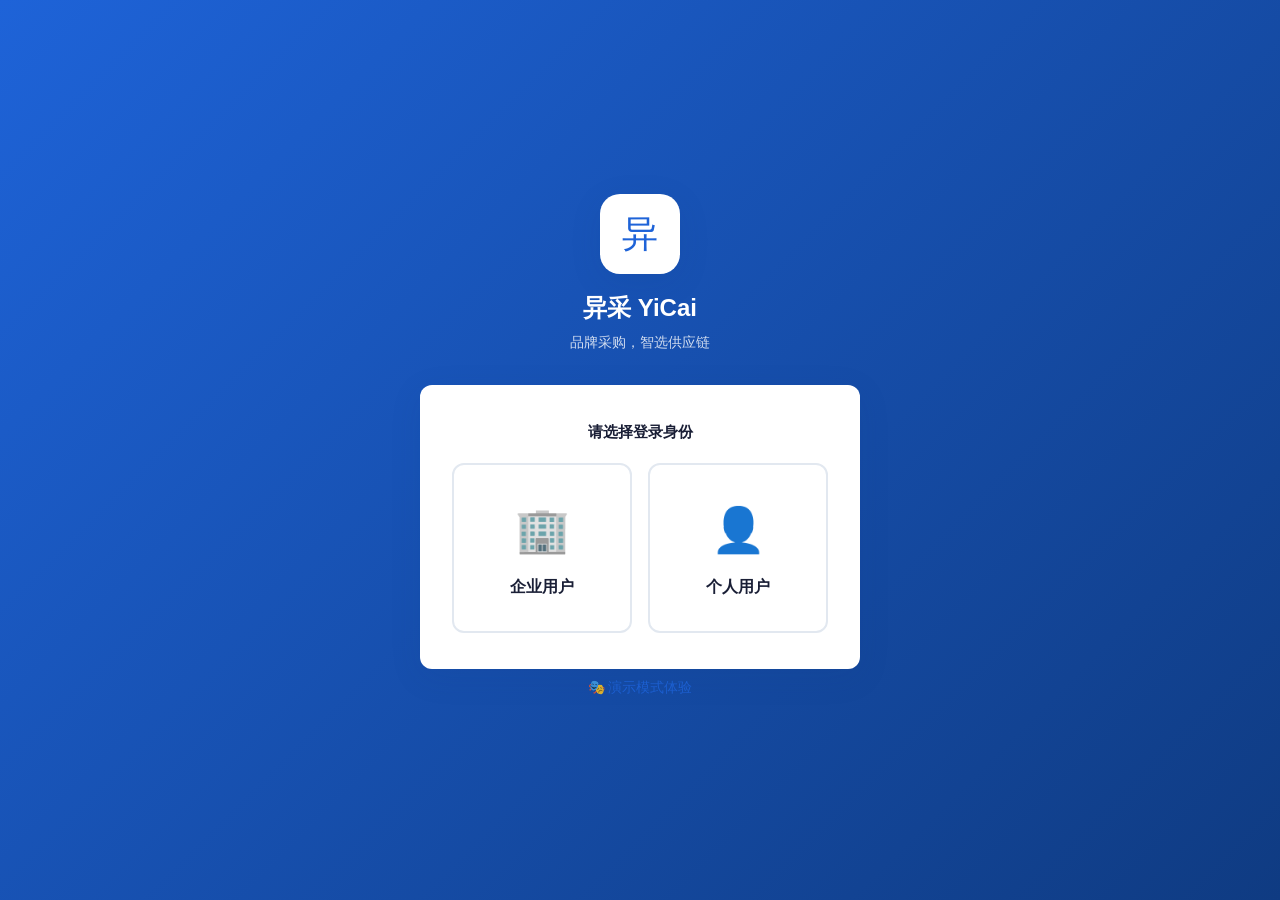
==== commit ee94e127: "feat: 添加演示模式入口 - 品牌方端 - 登录页底部新增「🎭 演示模式体验」入口 - 演示面板提供品牌方演示和供应商演示两个快捷登录 - 点击一键登录自动填入邮箱密码并提交 - 新增演示模式相关" ====
--- a/index.html
+++ b/index.html
@@ -4,7 +4,7 @@
   <meta charset="UTF-8">
   <meta name="viewport" content="width=device-width, initial-scale=1.0, maximum-scale=1.0, user-scalable=no">
   <title>异采 · 品牌方端</title>
-  <link rel="stylesheet" href="css/style.css?v=5">
+  <link rel="stylesheet" href="css/style.css?v=6">
 </head>
 <body>
 
@@ -120,6 +120,36 @@
         已有账号？<a onclick="toggleAuthForm('login-individual');">返回登录</a>
       </div>
     </form>
+  </div>
+
+  <!-- 演示模式入口 -->
+  <div id="demo-entry" class="login-card" style="background:transparent;box-shadow:none;padding:8px 0;text-align:center;">
+    <a href="javascript:void(0)" onclick="showDemoPanel()" style="color:var(--primary);font-size:14px;text-decoration:none;opacity:0.85;transition:opacity .2s;" onmouseover="this.style.opacity='1'" onmouseout="this.style.opacity='0.85'">🎭 演示模式体验</a>
+  </div>
+
+  <!-- 演示模式面板 -->
+  <div id="demo-panel" class="login-card" style="display:none;">
+    <div class="login-back" onclick="hideDemoPanel()">← 返回登录</div>
+    <h3 style="margin-bottom:4px;">🎭 演示模式</h3>
+    <p style="font-size:13px;color:var(--text-secondary);margin-bottom:16px;">选择一个演示账号，快速体验系统功能</p>
+
+    <div class="demo-role-label">品牌方</div>
+    <div class="demo-card" onclick="demoLogin('company', 'demo_buyer@yicai.demo', 'Demo@2026')">
+      <div class="demo-card-left">
+        <span class="demo-role-tag" style="background:var(--primary);color:#fff;">品牌方演示</span>
+        <span class="demo-email">demo_buyer@yicai.demo</span>
+      </div>
+      <button class="btn btn-primary btn-sm" onclick="event.stopPropagation();demoLogin('company', 'demo_buyer@yicai.demo', 'Demo@2026')">一键登录</button>
+    </div>
+
+    <div class="demo-role-label" style="margin-top:12px;">供应商</div>
+    <div class="demo-card" onclick="demoLogin('company', 'demo_gz@yicai.demo', 'Demo@2026')">
+      <div class="demo-card-left">
+        <span class="demo-role-tag" style="background:var(--accent,#ff6b35);color:#fff;">供应商演示</span>
+        <span class="demo-email">demo_gz@yicai.demo</span>
+      </div>
+      <button class="btn btn-primary btn-sm" onclick="event.stopPropagation();demoLogin('company', 'demo_gz@yicai.demo', 'Demo@2026')">一键登录</button>
+    </div>
   </div>
 </div>
 
@@ -727,12 +757,50 @@
 </div>
 
 <script src="js/orders.js?v=2"></script>
-<script src="js/suppliers.js?v=5"></script>
+<script src="js/suppliers.js?v=6"></script>
 <script src="js/product-discovery.js?v=2"></script>
-<script src="js/favorites.js?v=1"></script>
+<script src="js/favorites.js?v=2"></script>
 <script src="js/my-suppliers.js?v=1"></script>
 <script src="js/admin.js?v=2"></script>
 <script src="js/profile.js?v=2"></script>
+<script>
+// ===== 演示模式功能 =====
+function showDemoPanel() {
+  // 隐藏所有登录步骤和入口
+  document.getElementById('login-step-choice').style.display = 'none';
+  document.getElementById('login-step-company').style.display = 'none';
+  document.getElementById('login-step-individual').style.display = 'none';
+  document.getElementById('demo-entry').style.display = 'none';
+  document.getElementById('demo-panel').style.display = 'block';
+}
+
+function hideDemoPanel() {
+  document.getElementById('demo-panel').style.display = 'none';
+  document.getElementById('login-step-choice').style.display = 'block';
+  document.getElementById('demo-entry').style.display = 'block';
+}
+
+function demoLogin(type, email, password) {
+  // 切换到企业登录表单视图
+  document.getElementById('demo-panel').style.display = 'none';
+  document.getElementById('login-step-choice').style.display = 'none';
+  document.getElementById('login-step-company').style.display = 'block';
+  document.getElementById('demo-entry').style.display = 'block';
+
+  // 确保是企业登录表单（不是注册）
+  document.getElementById('login-form').style.display = 'block';
+  document.getElementById('register-company-form').style.display = 'none';
+
+  // 填入凭据
+  document.getElementById('login-email').value = email;
+  document.getElementById('login-password').value = password;
+
+  // 触发登录
+  setTimeout(() => {
+    document.getElementById('login-form').dispatchEvent(new Event('submit', { bubbles: true }));
+  }, 200);
+}
+</script>
 
 </body>
 </html>
--- a/css/style.css
+++ b/css/style.css
@@ -1245,3 +1245,55 @@
   .tab-icon { font-size:18px; }
   .tab-label { font-size:10px; }
 }
+
+/* ===== 演示模式样式 ===== */
+.demo-role-label {
+  font-size: 12px;
+  font-weight: 600;
+  color: var(--text-secondary);
+  margin-bottom: 8px;
+  text-transform: uppercase;
+  letter-spacing: 0.5px;
+}
+
+.demo-card {
+  display: flex;
+  align-items: center;
+  justify-content: space-between;
+  padding: 12px 16px;
+  background: var(--bg);
+  border: 1px solid var(--border);
+  border-radius: 10px;
+  margin-bottom: 8px;
+  transition: all 0.2s ease;
+  cursor: pointer;
+}
+
+.demo-card:hover {
+  border-color: var(--primary);
+  background: var(--bg-hover, #f8f9fa);
+  transform: translateY(-1px);
+  box-shadow: 0 2px 8px rgba(0, 0, 0, 0.05);
+}
+
+.demo-card-left {
+  display: flex;
+  align-items: center;
+  gap: 12px;
+  flex: 1;
+}
+
+.demo-role-tag {
+  display: inline-block;
+  padding: 4px 10px;
+  border-radius: 6px;
+  font-size: 12px;
+  font-weight: 600;
+  white-space: nowrap;
+}
+
+.demo-email {
+  font-size: 13px;
+  color: var(--text-secondary);
+  font-family: 'SF Mono', Monaco, monospace;
+}
